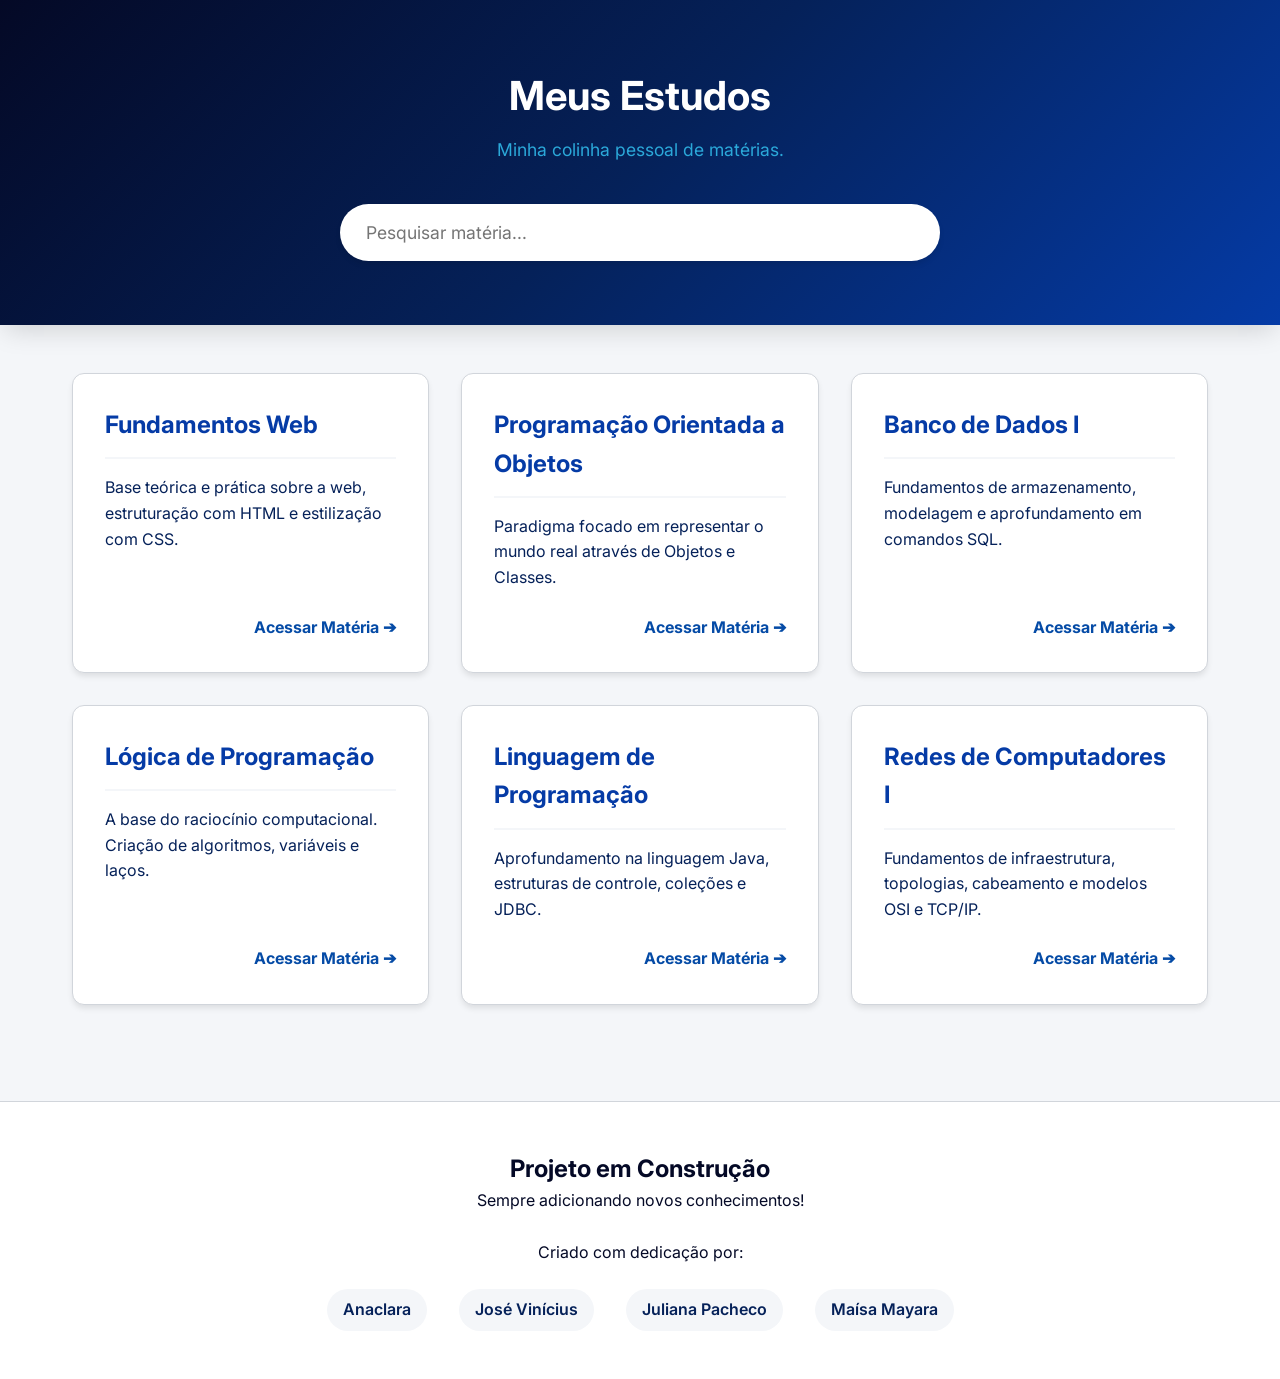
==== portifolio2/index.html @ dece4fda "atualização e criação de um novo portifolio. objetivo é organizar o código, porque estava grande, en" ====
<!doctype html>
<html lang="pt-BR">
  <head>
    <meta charset="UTF-8" />
    <meta name="viewport" content="width=device-width, initial-scale=1.0" />
    <title>Portfólio de Estudos</title>
    <link rel="stylesheet" href="style.css" />
  </head>
  <body>
    <header>
      <h1>Meus Estudos</h1>
      <p>Minha colinha pessoal de matérias.</p>
      <input
        type="text"
        id="barraPesquisa"
        placeholder="Pesquisar matéria..."
      />
    </header>

    <main>
      <div class="grid-materias" id="containerMaterias">
        <a href="web.html" class="link-cartao">
          <div class="cartao-materia">
            <h2>Fundamentos Web</h2>
            <p>
              Base teórica e prática sobre a web, estruturação com HTML e
              estilização com CSS.
            </p>
            <div class="btn-acessar">Acessar Matéria ➔</div>
          </div>
        </a>

        <a href="poo.html" class="link-cartao">
          <div class="cartao-materia">
            <h2>Programação Orientada a Objetos</h2>
            <p>
              Paradigma focado em representar o mundo real através de Objetos e
              Classes.
            </p>
            <div class="btn-acessar">Acessar Matéria ➔</div>
          </div>
        </a>

        <a href="banco-de-dados.html" class="link-cartao">
          <div class="cartao-materia">
            <h2>Banco de Dados I</h2>
            <p>
              Fundamentos de armazenamento, modelagem e aprofundamento em
              comandos SQL.
            </p>
            <div class="btn-acessar">Acessar Matéria ➔</div>
          </div>
        </a>

        <a href="logica.html" class="link-cartao">
          <div class="cartao-materia">
            <h2>Lógica de Programação</h2>
            <p>
              A base do raciocínio computacional. Criação de algoritmos,
              variáveis e laços.
            </p>
            <div class="btn-acessar">Acessar Matéria ➔</div>
          </div>
        </a>

        <a href="java.html" class="link-cartao">
          <div class="cartao-materia">
            <h2>Linguagem de Programação</h2>
            <p>
              Aprofundamento na linguagem Java, estruturas de controle, coleções
              e JDBC.
            </p>
            <div class="btn-acessar">Acessar Matéria ➔</div>
          </div>
        </a>

        <a href="redes.html" class="link-cartao">
          <div class="cartao-materia">
            <h2>Redes de Computadores I</h2>
            <p>
              Fundamentos de infraestrutura, topologias, cabeamento e modelos
              OSI e TCP/IP.
            </p>
            <div class="btn-acessar">Acessar Matéria ➔</div>
          </div>
        </a>
      </div>
    </main>

    <footer>
      <h2>Projeto em Construção</h2>
      <p>Sempre adicionando novos conhecimentos!</p>
      <br />
      <p>Criado com dedicação por:</p>
      <div class="rodape-autores">
        <a
          href="https://instagram.com/ana_randly"
          target="_blank"
          class="link-insta"
          >Anaclara</a
        >
        <a
          href="https://instagram.com/vinicius_ramos_19"
          target="_blank"
          class="link-insta"
          >José Vinícius</a
        >
        <a
          href="https://instagram.com/juliana44922"
          target="_blank"
          class="link-insta"
          >Juliana Pacheco</a
        >
        <a
          href="https://instagram.com/maisa_mids"
          target="_blank"
          class="link-insta"
          >Maísa Mayara</a
        >
      </div>
    </footer>

    <script>
      const barraPesquisa = document.getElementById("barraPesquisa");
      const cartoes = document.getElementsByClassName("link-cartao");

      barraPesquisa.addEventListener("input", function () {
        let textoPesquisa = barraPesquisa.value.toLowerCase();
        for (let i = 0; i < cartoes.length; i++) {
          let conteudoCartao = cartoes[i].innerText.toLowerCase();
          if (conteudoCartao.includes(textoPesquisa)) {
            cartoes[i].style.display = "block";
          } else {
            cartoes[i].style.display = "none";
          }
        }
      });
    </script>
  </body>
</html>
---- portifolio2/style.css ----
@import url("https://fonts.googleapis.com/css2?family=Inter:wght@300;400;600;700&display=swap");

:root {
  --cor-1: #040926;
  --cor-2: #053ba6;
  --cor-3: #052159;
  --cor-4: #054ba6;
  --cor-5: #2ba8d9;

  --bg-fundo: #f4f6f9;
  --bg-cartao: #ffffff;
  --texto-principal: var(--cor-1);
  --texto-secundario: var(--cor-3);
  --cor-borda: #d1d5db;
  --cor-insta: #e1306c;
  --sombra-leve: 0 4px 6px -1px rgba(0, 0, 0, 0.1);
  --sombra-forte: 0 10px 25px -5px rgba(0, 0, 0, 0.15);
  --raio-borda: 12px;
}

* {
  margin: 0;
  padding: 0;
  box-sizing: border-box;
  font-family: "Inter", sans-serif;
}

body {
  background-color: var(--bg-fundo);
  color: var(--texto-principal);
  line-height: 1.6;
  display: flex;
  flex-direction: column;
  min-height: 100vh;
}

header {
  background: linear-gradient(
    135deg,
    var(--cor-1) 0%,
    var(--cor-3) 50%,
    var(--cor-2) 100%
  );
  color: #ffffff;
  padding: 4rem 2rem;
  text-align: center;
  box-shadow: var(--sombra-forte);
}

header h1 {
  font-size: 2.5rem;
  font-weight: 700;
  margin-bottom: 0.5rem;
}

header p {
  color: var(--cor-5);
  font-size: 1.1rem;
  margin-bottom: 2.5rem;
}

#barraPesquisa {
  width: 100%;
  max-width: 600px;
  padding: 1rem 1.5rem;
  border: 2px solid transparent;
  border-radius: 50px;
  font-size: 1.1rem;
  box-shadow: var(--sombra-leve);
  transition: all 0.3s ease;
}

#barraPesquisa:focus {
  outline: none;
  border-color: var(--cor-5);
  box-shadow: 0 0 0 4px rgba(43, 168, 217, 0.3);
}

.btn-voltar {
  display: inline-flex;
  align-items: center;
  gap: 0.5rem;
  background-color: var(--cor-4);
  color: #ffffff;
  text-decoration: none;
  padding: 0.8rem 1.5rem;
  border-radius: 50px;
  font-weight: 600;
  margin-bottom: 2rem;
  transition: all 0.3s ease;
  box-shadow: var(--sombra-leve);
}

.btn-voltar:hover {
  background-color: var(--cor-2);
  transform: translateX(-5px);
}

main {
  padding: 3rem 2rem;
  max-width: 1200px;
  margin: 0 auto;
  flex: 1;
  width: 100%;
}

.grid-materias {
  display: grid;
  grid-template-columns: repeat(auto-fill, minmax(320px, 1fr));
  gap: 2rem;
}

.link-cartao {
  text-decoration: none;
  color: inherit;
  display: block;
}

.cartao-materia {
  background-color: var(--bg-cartao);
  padding: 2rem;
  border-radius: var(--raio-borda);
  border: 1px solid var(--cor-borda);
  box-shadow: var(--sombra-leve);
  transition:
    transform 0.3s ease,
    box-shadow 0.3s ease,
    border-color 0.3s ease;
  height: 100%;
  display: flex;
  flex-direction: column;
}

.link-cartao:hover .cartao-materia {
  transform: translateY(-8px);
  box-shadow: var(--sombra-forte);
  border-color: var(--cor-5);
}

.cartao-materia h2 {
  color: var(--cor-2);
  font-size: 1.5rem;
  margin-bottom: 1rem;
  padding-bottom: 0.8rem;
  border-bottom: 2px solid var(--bg-fundo);
}

.cartao-materia > p {
  color: var(--texto-secundario);
  font-size: 1rem;
}

.btn-acessar {
  margin-top: auto;
  padding-top: 1.5rem;
  color: var(--cor-4);
  font-weight: 700;
  text-align: right;
}

details {
  background-color: #ffffff;
  border: 1px solid var(--cor-borda);
  border-radius: 8px;
  margin-bottom: 1rem;
  overflow: hidden;
}

summary {
  padding: 1rem 1.5rem;
  font-weight: 600;
  cursor: pointer;
  color: var(--cor-1);
  list-style: none;
  display: flex;
  justify-content: space-between;
  align-items: center;
  background-color: #f8fafc;
}

summary::-webkit-details-marker {
  display: none;
}

summary::after {
  content: "+";
  font-size: 1.5rem;
  color: var(--cor-4);
}

details[open] summary::after {
  content: "−";
}

details[open] summary {
  border-bottom: 1px solid var(--cor-borda);
  color: var(--cor-2);
}

.conteudo-unidade {
  padding: 1.5rem;
  color: var(--texto-secundario);
}

pre {
  background-color: var(--cor-1);
  color: #e2e8f0;
  padding: 1.2rem;
  border-radius: 8px;
  overflow-x: auto;
  margin-top: 1rem;
  border-left: 4px solid var(--cor-5);
}

footer {
  text-align: center;
  padding: 3rem 2rem;
  background-color: #ffffff;
  border-top: 1px solid var(--cor-borda);
  margin-top: 3rem;
}

.rodape-autores {
  display: flex;
  flex-wrap: wrap;
  justify-content: center;
  gap: 2rem;
  margin-top: 1.5rem;
}

.link-insta {
  display: flex;
  align-items: center;
  gap: 0.5rem;
  color: var(--texto-secundario);
  text-decoration: none;
  font-weight: 600;
  padding: 0.5rem 1rem;
  border-radius: 50px;
  background-color: var(--bg-fundo);
  transition: all 0.3s ease;
}

.link-insta:hover {
  color: var(--cor-insta);
  background-color: #fff0f5;
  transform: translateY(-3px);
}

.frase-motivacional {
  font-size: 1.2rem;
  font-style: italic;
  color: var(--cor-4);
  font-weight: 600;
  max-width: 600px;
  margin: 0 auto;
}

.tabela-dados {
  border-collapse: collapse;
  margin-top: 1rem;
  width: 100%;
}
.tabela-dados th,
.tabela-dados td {
  border: 1px solid var(--cor-borda);
  padding: 0.75rem;
  text-align: left;
}

ul {
  list-style: disc inside;
  margin-top: 1rem;
  color: var(--texto-secundario);
}
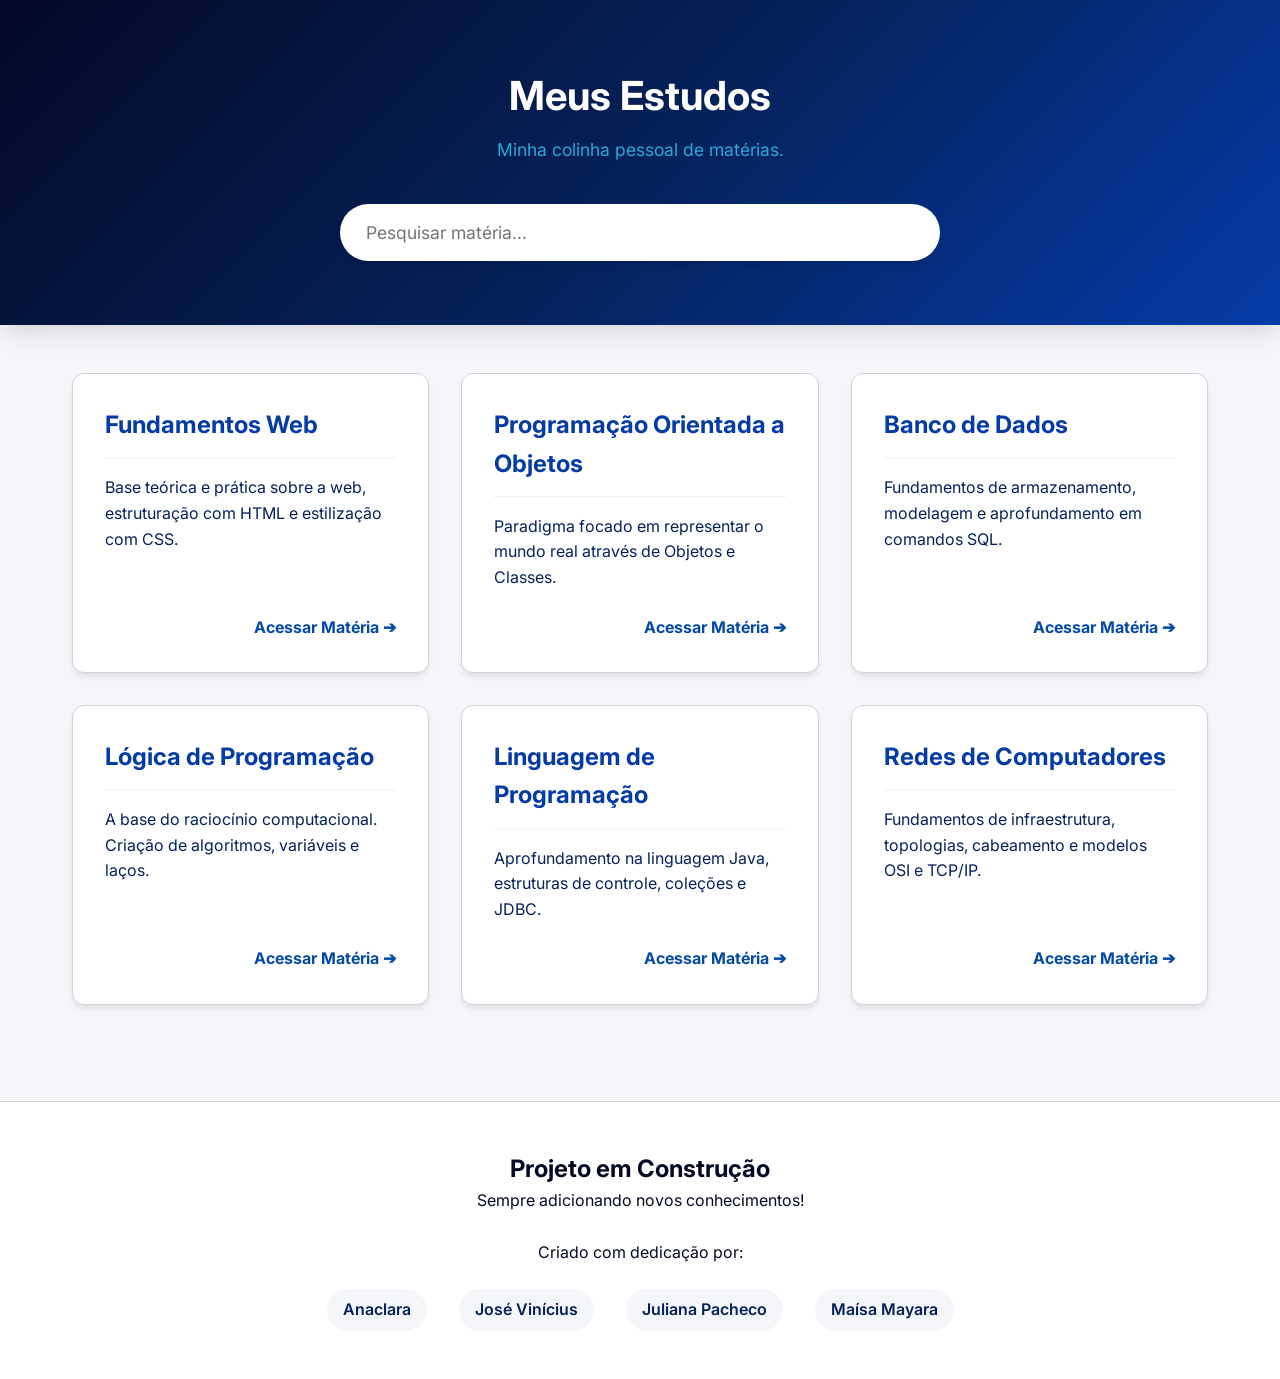
==== commit 2e116a8d: "Remove 'I' suffix from course titles Standardize course headings by removing the trailing ' I' from " ====
--- a/portifolio2/index.html
+++ b/portifolio2/index.html
@@ -43,7 +43,7 @@
 
         <a href="banco-de-dados.html" class="link-cartao">
           <div class="cartao-materia">
-            <h2>Banco de Dados I</h2>
+            <h2>Banco de Dados</h2>
             <p>
               Fundamentos de armazenamento, modelagem e aprofundamento em
               comandos SQL.
@@ -76,7 +76,7 @@
 
         <a href="redes.html" class="link-cartao">
           <div class="cartao-materia">
-            <h2>Redes de Computadores I</h2>
+            <h2>Redes de Computadores</h2>
             <p>
               Fundamentos de infraestrutura, topologias, cabeamento e modelos
               OSI e TCP/IP.
